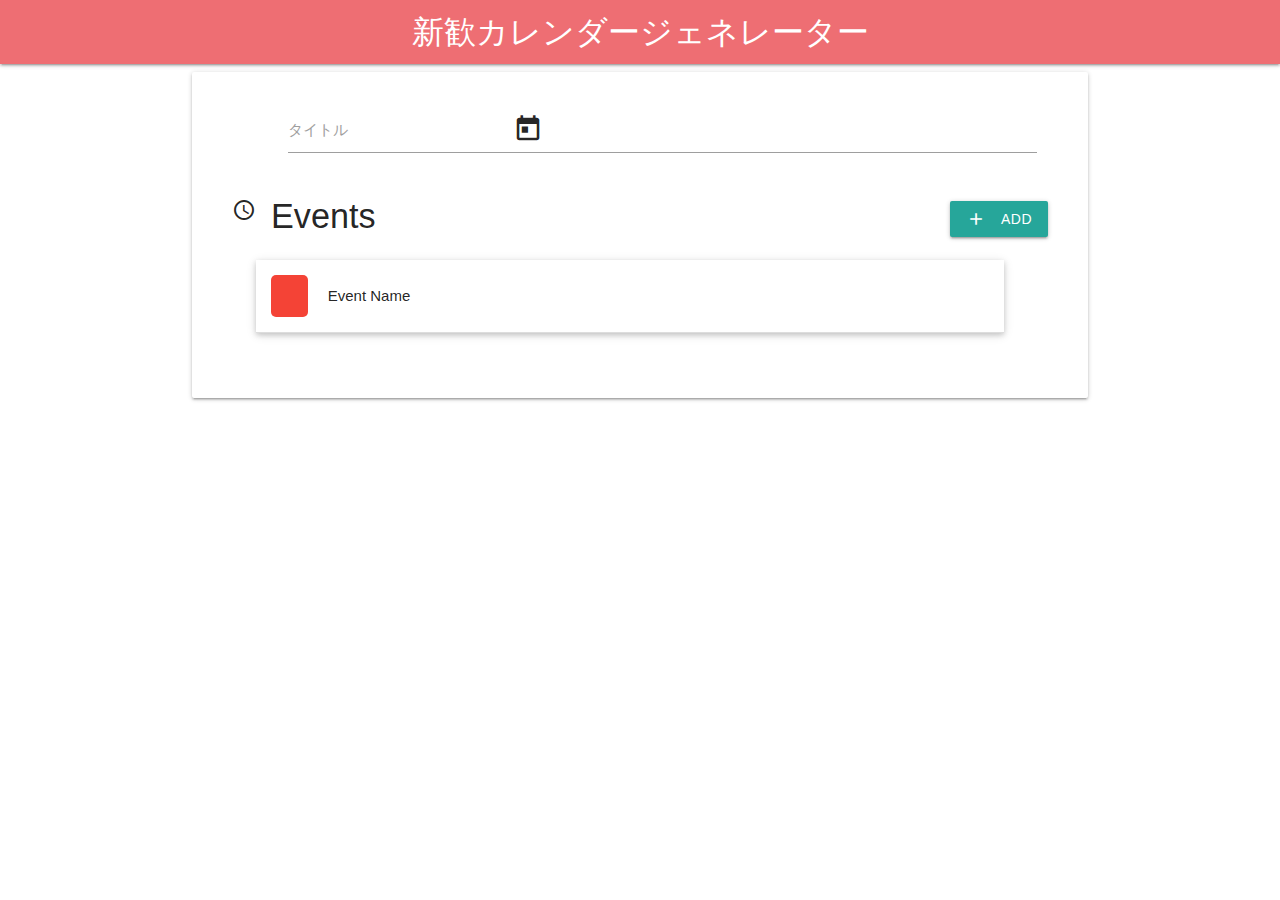
==== pages/index.html @ 6ba366c2 "Merge branch 'impl_index_html'" ====
<!DOCTYPE html>
<html lang="en">
<head>
    <meta charset="UTF-8">
    <title>新歓カレンダージェネレーター</title>
    <!-- Compiled and minified CSS -->
    <link rel="stylesheet" href="https://cdnjs.cloudflare.com/ajax/libs/materialize/1.0.0/css/materialize.min.css">
    <!-- Compiled and minified JavaScript -->
    <script src="https://cdnjs.cloudflare.com/ajax/libs/materialize/1.0.0/js/materialize.min.js"></script>
    <!-- material icons -->
    <link href="https://fonts.googleapis.com/icon?family=Material+Icons" rel="stylesheet">
    <link rel="stylesheet" href="./index.css">
    <script src="./index.js"></script>
</head>
<body>
    <nav>
        <div class="nav-wrapper">
            <a href="/" class="brand-logo center">新歓カレンダージェネレーター</a>
        </div>
    </nav>
    <main>
        <body>
            <div class="container">
                <div class="card" id="input-form">
                    <div class="row title">
                        <div class="col m12 input-field">
                            <i class="material-icons prefix">calendar_today</i>
                            <input id="calendar_title" type="text" class="validate">
                            <label for="calendar_title">タイトル</label>
                        </div>
                    </div>
                    <div class="row schedules">
                        <h4>
                            <span>Events</span>
                            <i class="material-icons left">schedule</i>
                            <span class="right">
                                    <a class="btn">add<i class="material-icons left">add</i></a>
                            </span>
                        </h4>                        
                        <ul class="collapsible expandable popout events">
                            <li>
                                <div class="collapsible-header valign-wrapper">
                                    <span class="circled" style="background-color: #F44336;"><span style="visibility: hidden;">10</span></span>
                                    <span class="title">Event Name</span>
                                </div>
                                <div class="row collapsible-body input-form">
                                    <div class="title col m12">
                                        <h5>
                                            <span>Event Title</span>
                                            <i class="material-icons left">title</i>
                                        </h5>        
                                        <div class="input-field">
                                            <input value="Event Name" class="event_title" placeholder="Event Title" type="text" class="validate" onkeypress="setTitle(this,event.keyCode);">
                                        </div>                
                                    </div>
                                    <div class="date col m12">
                                        <h5>
                                            <span>Date</span>
                                            <i class="material-icons left">date_range</i>
                                        </h5>
                                        <div class="calendars row">
                                            <div class="calendar col m12 l6" month="4">
                                                <div class="calendar-title row center-align">
                                                    <span class="date">
                                                        <span class="month">April</span>
                                                        <br>
                                                        <span class="year">2019</span>
                                                    </span>
                                                </div>
                                                <table class="calendar-body">
                                                    <thead>
                                                        <tr>
                                                            <th class="center-align red-text">Sun.</th>
                                                            <th class="center-align">Mon.</th>
                                                            <th class="center-align">Tue.</th>
                                                            <th class="center-align">Wed.</th>
                                                            <th class="center-align">Thu.</th>
                                                            <th class="center-align">Fri.</th>
                                                            <th class="center-align blue-text">Sat.</th>
                                                        </tr>
                                                    </thead>
                                                    <tbody>
                                                        <tr>
                                                            <td class="center-align red-text"></td>
                                                            <td onclick="selectDate(this)" class="center-align">
                                                                <span class="digit">1</span>
                                                            </td>
                                                            <td onclick="selectDate(this)" class="center-align">
                                                                <span class="digit">2</span>
                                                            </td>
                                                            <td onclick="selectDate(this)" class="center-align">
                                                                <span class="digit">3</span>
                                                            </td>
                                                            <td onclick="selectDate(this)" class="center-align">
                                                                <span class="digit">4</span>
                                                            </td>
                                                            <td onclick="selectDate(this)" class="center-align">
                                                                <span class="digit">5</span>
                                                            </td>
                                                            <td onclick="selectDate(this)" class="center-align blue-text">
                                                                <span class="digit">6</span>
                                                            </td>
                                                        </tr>
                                                        <tr>
                                                            <td onclick="selectDate(this)" class="center-align red-text">
                                                                <span class="digit">7</span>
                                                            </td>
                                                            <td onclick="selectDate(this)" class="center-align">
                                                                <span class="digit">8</span>
                                                            </td>
                                                            <td onclick="selectDate(this)" class="center-align">
                                                                <span class="digit">9</span>
                                                            </td>
                                                            <td onclick="selectDate(this)" class="center-align">
                                                                <span>10</span>
                                                            </td>
                                                            <td onclick="selectDate(this)" class="center-align">
                                                                <span>11</span>
                                                            </td>
                                                            <td onclick="selectDate(this)" class="center-align">
                                                                <span>12</span>
                                                            </td>
                                                            <td onclick="selectDate(this)" class="center-align blue-text">
                                                                <span>13</span>
                                                            </td>
                                                        </tr>
                                                        <tr>
                                                            <td onclick="selectDate(this)" class="center-align red-text">
                                                                <span>14</span>
                                                            </td>
                                                            <td onclick="selectDate(this)" class="center-align">
                                                                <span>15</span>
                                                            </td>
                                                            <td onclick="selectDate(this)" class="center-align">
                                                                <span>16</span>
                                                            </td>
                                                            <td onclick="selectDate(this)" class="center-align">
                                                                <span>17</span>
                                                            </td>
                                                            <td onclick="selectDate(this)" class="center-align">
                                                                <span>18</span>
                                                            </td>
                                                            <td onclick="selectDate(this)" class="center-align">
                                                                <span>19</span>
                                                            </td>
                                                            <td onclick="selectDate(this)" class="center-align blue-text">
                                                                <span>20</span>
                                                            </td>
                                                        </tr>
                                                        <tr>
                                                            <td onclick="selectDate(this)" class="center-align red-text">
                                                                <span>21</span>
                                                            </td>
                                                            <td onclick="selectDate(this)" class="center-align">
                                                                <span>22</span>
                                                            </td>
                                                            <td onclick="selectDate(this)" class="center-align">
                                                                <span>23</span>
                                                            </td>
                                                            <td onclick="selectDate(this)" class="center-align">
                                                                <span class="circled" event_index="1">24</span>
                                                            </td>
                                                            <td onclick="selectDate(this)" class="center-align">
                                                                <span>25</span>
                                                            </td>
                                                            <td onclick="selectDate(this)" class="center-align">
                                                                <span>26</span>
                                                            </td>
                                                            <td onclick="selectDate(this)" class="center-align blue-text">
                                                                <span>27</span>
                                                            </td>
                                                        </tr>
                                                        <tr>
                                                            <td onclick="selectDate(this)" class="center-align red-text">
                                                                <span>28</span>
                                                            </td>
                                                            <td onclick="selectDate(this)" class="center-align">
                                                                <span>29</span>
                                                            </td>
                                                            <td onclick="selectDate(this)" class="center-align">
                                                                <span>30</span>
                                                            </td>
                                                            <td class="center-align"></td>
                                                            <td class="center-align"></td>
                                                            <td class="center-align"></td>
                                                            <td class="center-align blue-text"></td>
                                                        </tr>
                                                    </tbody>
                                                </table>
                                            </div>
                                            <div class="calendar col m12 l6" month="5">
                                                <div class="calendar-title row center-align">
                                                    <span class="date">
                                                        <span class="month">May</span>
                                                        <br>
                                                        <span class="year">2019</span>
                                                    </span>
                                                </div>
                                                <table class="calendar-body">
                                                    <thead>
                                                        <tr>
                                                            <th class="center-align red-text">Sun.</th>
                                                            <th class="center-align">Mon.</th>
                                                            <th class="center-align">Tue.</th>
                                                            <th class="center-align">Wed.</th>
                                                            <th class="center-align">Thu.</th>
                                                            <th class="center-align">Fri.</th>
                                                            <th class="center-align blue-text">Sat.</th>
                                                        </tr>
                                                    </thead>
                                                    <tbody>
                                                        <tr>
                                                            <td onclick="selectDate(this)" class="center-align red-text"></td>
                                                            <td onclick="selectDate(this)" class="center-align"></td>
                                                            <td onclick="selectDate(this)" class="center-align"></td>
                                                            <td onclick="selectDate(this)" class="center-align">
                                                                <span class="digit">1</span>
                                                            </td>
                                                            <td onclick="selectDate(this)" class="center-align">
                                                                <span class="digit">2</span>
                                                            </td>
                                                            <td onclick="selectDate(this)" class="center-align">
                                                                <span class="digit">3</span>
                                                            </td>
                                                            <td onclick="selectDate(this)" class="center-align blue-text">
                                                                <span class="digit">4</span>
                                                            </td>
                                                        </tr>
                                                        <tr>
                                                            <td onclick="selectDate(this)" class="center-align red-text">
                                                                <span class="digit">5</span>
                                                            </td>
                                                            <td onclick="selectDate(this)" class="center-align">
                                                                <span class="digit">6</span>
                                                            </td>
                                                            <td onclick="selectDate(this)" class="center-align">
                                                                <span class="digit">7</span>
                                                            </td>
                                                            <td onclick="selectDate(this)" class="center-align">
                                                                <span class="digit">8</span>
                                                            </td>
                                                            <td onclick="selectDate(this)" class="center-align">
                                                                <span class="digit">9</span>
                                                            </td>
                                                            <td onclick="selectDate(this)" class="center-align">
                                                                <span>10</span>
                                                            </td>
                                                            <td onclick="selectDate(this)" class="center-align blue-text">
                                                                <span>11</span>
                                                            </td>
                                                        </tr>
                                                        <tr>
                                                            <td onclick="selectDate(this)" class="center-align red-text">
                                                                <span>12</span>
                                                            </td>
                                                            <td onclick="selectDate(this)" class="center-align">
                                                                <span class="circled" event_index="3">13</span>
                                                            </td>
                                                            <td onclick="selectDate(this)" class="center-align">
                                                                <span class="circled" event_index="3">14</span>
                                                            </td>
                                                            <td onclick="selectDate(this)" class="center-align">
                                                                <span>15</span>
                                                            </td>
                                                            <td onclick="selectDate(this)" class="center-align">
                                                                <span>16</span>
                                                            </td>
                                                            <td onclick="selectDate(this)" class="center-align">
                                                                <span>17</span>
                                                            </td>
                                                            <td onclick="selectDate(this)" class="center-align blue-text">
                                                                <span>18</span>
                                                            </td>
                                                        </tr>
                                                        <tr>
                                                            <td onclick="selectDate(this)" class="center-align red-text">
                                                                <span>19</span>
                                                            </td>
                                                            <td onclick="selectDate(this)" class="center-align">
                                                                <span class="circled" event_index="3">20</span>
                                                            </td>
                                                            <td onclick="selectDate(this)" class="center-align">
                                                                <span class="circled" event_index="3">21</span>
                                                            </td>
                                                            <td onclick="selectDate(this)" class="center-align">
                                                                <span>22</span>
                                                            </td>
                                                            <td onclick="selectDate(this)" class="center-align">
                                                                <span>23</span>
                                                            </td>
                                                            <td onclick="selectDate(this)" class="center-align">
                                                                <span>24</span>
                                                            </td>
                                                            <td onclick="selectDate(this)" class="center-align blue-text">
                                                                <span>25</span>
                                                            </td>
                                                        </tr>
                                                        <tr>
                                                            <td onclick="selectDate(this)" class="center-align red-text">
                                                                <span>26</span>
                                                            </td>
                                                            <td onclick="selectDate(this)" class="center-align">
                                                                <span class="circled" event_index="3">27</span>
                                                            </td>
                                                            <td onclick="selectDate(this)" class="center-align">
                                                                <span class="circled" event_index="3">28</span>
                                                            </td>
                                                            <td onclick="selectDate(this)" class="center-align">
                                                                <span>29</span>
                                                            </td>
                                                            <td onclick="selectDate(this)" class="center-align">
                                                                <span>30</span>
                                                            </td>
                                                            <td onclick="selectDate(this)" class="center-align">
                                                                <span>31</span>
                                                            </td>
                                                            <td onclick="selectDate(this)" class="center-align blue-text"></td>
                                                        </tr>
                                                    </tbody>
                                                </table>
                                            </div>
                                        </div>
                                    </div>
                                    <div class="style col m12">
                                        <h5>
                                            <span>Style</span>
                                            <i class="material-icons left">style</i>
                                        </h5>
                                        <div class="color">
                                            <h6>
                                                <span>Color</span>
                                                <i class="material-icons left">palette</i>
                                            </h6>
                                            <div class="color-picker row">
                                                <div onclick="selectColor(this);" class="valign-wrapper center-align col s4 m3 l2 red white-text selected"><i class="material-icons">done</i>selected</div>
                                                <div onclick="selectColor(this);" class="valign-wrapper center-align col s4 m3 l2 pink white-text"></div>
                                                <div onclick="selectColor(this);" class="valign-wrapper center-align col s4 m3 l2 purple white-text"></div>
                                                <div onclick="selectColor(this);" class="valign-wrapper center-align col s4 m3 l2 deep-purple white-text"></div>
                                                <div onclick="selectColor(this);" class="valign-wrapper center-align col s4 m3 l2 indigo white-text"></div>
                                                <div onclick="selectColor(this);" class="valign-wrapper center-align col s4 m3 l2 blue white-text"></div>
                                                <div onclick="selectColor(this);" class="valign-wrapper center-align col s4 m3 l2 light-blue white-text"></div>
                                                <div onclick="selectColor(this);" class="valign-wrapper center-align col s4 m3 l2 cyan white-text"></div>
                                                <div onclick="selectColor(this);" class="valign-wrapper center-align col s4 m3 l2 teal white-text"></div>
                                                <div onclick="selectColor(this);" class="valign-wrapper center-align col s4 m3 l2 green white-text"></div>
                                                <div onclick="selectColor(this);" class="valign-wrapper center-align col s4 m3 l2 light-green white-text"></div>
                                                <div onclick="selectColor(this);" class="valign-wrapper center-align col s4 m3 l2 yellow white-text"></div>
                                                <div onclick="selectColor(this);" class="valign-wrapper center-align col s4 m3 l2 amber white-text"></div>
                                                <div onclick="selectColor(this);" class="valign-wrapper center-align col s4 m3 l2 orange white-text"></div>
                                                <div onclick="selectColor(this);" class="valign-wrapper center-align col s4 m3 l2 deep-orange white-text"></div>
                                                <div onclick="selectColor(this);" class="valign-wrapper center-align col s4 m3 l2 brown white-text"></div>
                                                <div onclick="selectColor(this);" class="valign-wrapper center-align col s4 m3 l2 grey white-text"></div>
                                                <div onclick="selectColor(this);" class="valign-wrapper center-align col s4 m3 l2 blue-grey white-text"></div>
                                            </div>
                                        </div>
                                        <div class="shadow">
                                            <h6>
                                                <span>Shadow</span>
                                                <i class="material-icons left">layers</i>
                                            </h6>
                                            <div class="shadow_checkbox">
                                                <label>
                                                    <input type="checkbox"/>
                                                    <span onclick="shadowOnOff(this);">apply shadow effect</span>
                                                </label>
                                            </div>
                                        </div>
                                    </div>
                    
                                    <div class="right buttons">
                                        <a class="btn red delete">
                                            <span>delete</span>
                                            <i class="material-icons left">delete</i>
                                        </a>
                                    </div>
                                </div>
                            </li>
                        </ul>
                    </div>
                </div>        
            </div>
        </body>
    </main>
</body>
</html>
---- pages/index.css ----
#input-form {
  padding: 20px 40px;
}

.events {
  padding: 10px 20px;
}

.events .collapsible-body {
  padding: 20px;
  padding-bottom: 50px;
}

.events .collapsible-header .title {
  padding-left: 20px;
}

.calendar.card {
  padding: 0;
}

.calendar-title {
  width: 100%;
  background: #ee6e73;
  padding: 20px 0;
}

.calendar-title.row {
  margin: 0;
}

.calendar-title i {
  font-size: 80px;
  color: #e0e0e0;
}

.calendar-title .begin {
  position: relative;
  left: 0;
}

.calendar-title .end {
  position: relative;
  right: 0;
}

.calendar-title .date {
  /* padding: 10px 0; */
  color: white;
}

.calendar-title .date .month {
  font-size: 35px;
}

.calendar-body {
  padding: 10px;
}

.calendar-body tbody tr td span{
  cursor: pointer;
}

.circled {
  padding: 10px;
  border-radius: 5px;
}

.circled.digit {
  padding-right: 14px;
  padding-left: 14px;
}

td.selected > .circled {
  color: white;
  background-color: #4db6ac;
}

.style > .color, .style > .shadow {
  padding: 10px;
  padding-left: 20px;
}

.color-picker.row {
  margin-left: 20px;
  margin-top: 20px;
}

.color-picker.row .col {
  height: 40px;
  margin: 2px;
}

.shadow_checkbox {
  margin-left: 20px;
}
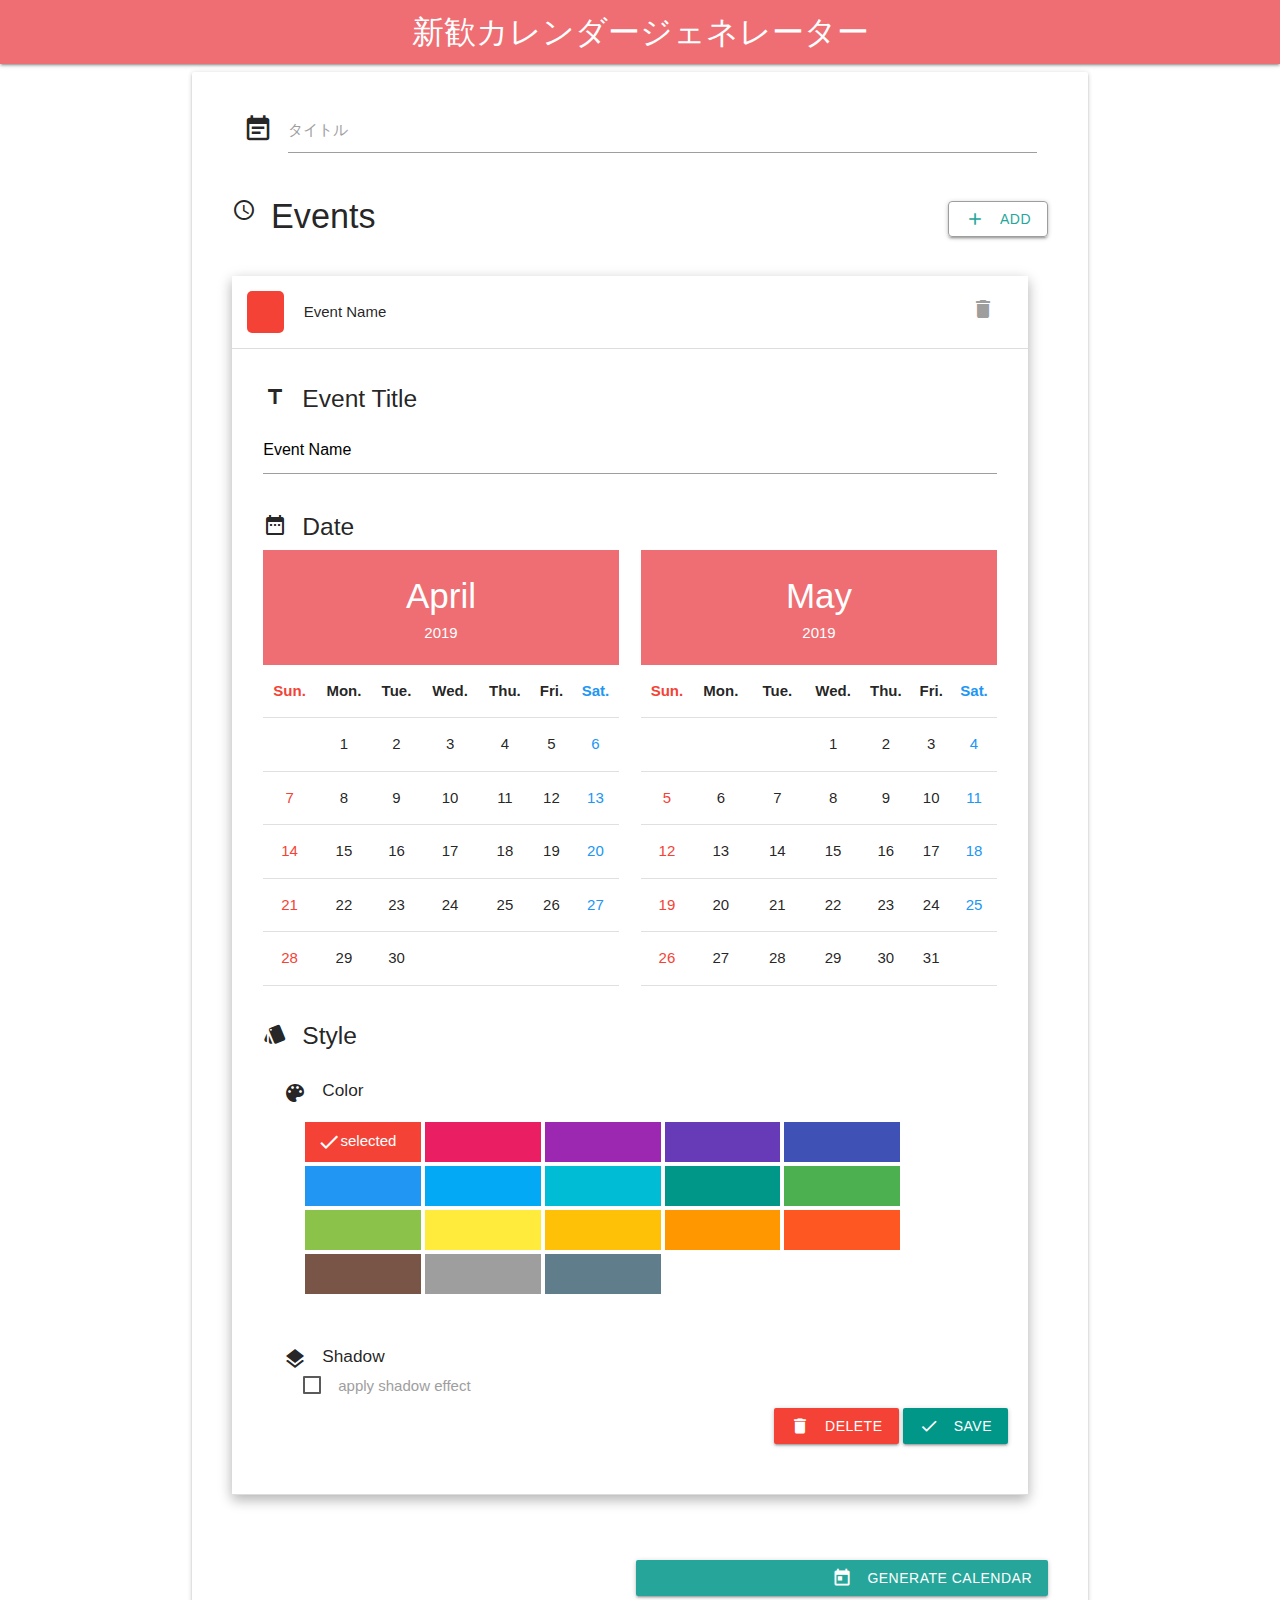
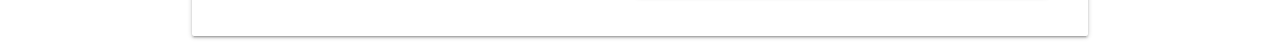
==== commit 47a043b4: "動作" ====
--- a/pages/index.html
+++ b/pages/index.html
@@ -24,7 +24,7 @@
                 <div class="card" id="input-form">
                     <div class="row title">
                         <div class="col m12 input-field">
-                            <i class="material-icons prefix">calendar_today</i>
+                            <i class="material-icons prefix">event_note</i>
                             <input id="calendar_title" type="text" class="validate">
                             <label for="calendar_title">タイトル</label>
                         </div>
@@ -34,7 +34,7 @@
                             <span>Events</span>
                             <i class="material-icons left">schedule</i>
                             <span class="right">
-                                    <a class="btn">add<i class="material-icons left">add</i></a>
+                                    <a class="btn btn-outlined" onclick="addEvent()">add<i class="material-icons left">add</i></a>
                             </span>
                         </h4>                        
                         <ul class="collapsible expandable popout events">
@@ -42,6 +42,9 @@
                                 <div class="collapsible-header valign-wrapper">
                                     <span class="circled" style="background-color: #F44336;"><span style="visibility: hidden;">10</span></span>
                                     <span class="title">Event Name</span>
+                                    <span class="secondary-content">
+                                        <i class="material-icons delete" onclick="deleteEvent(this); event.stopPropagation();">delete</i>
+                                    </span>
                                 </div>
                                 <div class="row collapsible-body input-form">
                                     <div class="title col m12">
@@ -365,16 +368,25 @@
                                             </div>
                                         </div>
                                     </div>
-                    
                                     <div class="right buttons">
-                                        <a class="btn red delete">
+                                        <a class="btn red delete" onclick="deleteEvent(this)">
                                             <span>delete</span>
                                             <i class="material-icons left">delete</i>
                                         </a>
+                                        <a class="btn teal save" onclick="closeCollapsible(this)">
+                                            <span>save</span>
+                                            <i class="material-icons left">done</i>
+                                        </a>    
                                     </div>
                                 </div>
                             </li>
                         </ul>
+                    </div>
+                    <div class="row buttons">
+                        <a class="btn right" onclick="submit()">
+                            <span>Generate calendar</span>
+                            <i class="material-icons left">calendar_today</i>
+                        </a>
                     </div>
                 </div>        
             </div>
--- a/pages/index.css
+++ b/pages/index.css
@@ -1,3 +1,51 @@
+.btn-outlined {
+  color: #26a69a;
+  display: inline-flex;
+  background-color: transparent;
+  align-items: center;
+  justify-content: center;
+  text-align: center;
+  vertical-align: middle;
+
+  border-radius: 4px;
+  border-style: solid;
+  border-width: 1px;
+  border-image-outset: 0px;
+  border-image-outset: 0px;
+  border-image-repeat: stretch;
+  border-image-slice: 100%;
+  border-image-source: none;
+  border-image-width: 1;
+  border-color: #9e9e9e;
+
+  font-size: 14px;
+
+  height: 36px;
+  line-height: 36px;
+
+  outline-style: none;
+  outline-width: 0px;
+  padding-left: 16px;
+  padding-right: 16px;
+
+  text-transform: uppercase;
+
+  transition-delay: 0s;
+  transition-duration: 0.2s;
+  transition-property: background-color;
+  transition-timing-function: ease;
+
+  cursor: pointer;
+}
+
+.btn-outlined:hover {
+  background-color: rgba(38, 166, 154, 0.1);
+}
+
+.btn-outlined i {
+  order: -1;
+}
+
 #input-form {
   padding: 20px 40px;
 }
@@ -13,6 +61,18 @@
 
 .events .collapsible-header .title {
   padding-left: 20px;
+}
+
+.events .collapsible-header .secondary-content {
+  margin-left: auto;
+}
+
+.events .collapsible-header .secondary-content i.delete {
+  color: #9e9e9e;
+}
+
+.events .collapsible-header .secondary-content i.delete:hover {
+  color: #f44336;
 }
 
 .calendar.card {
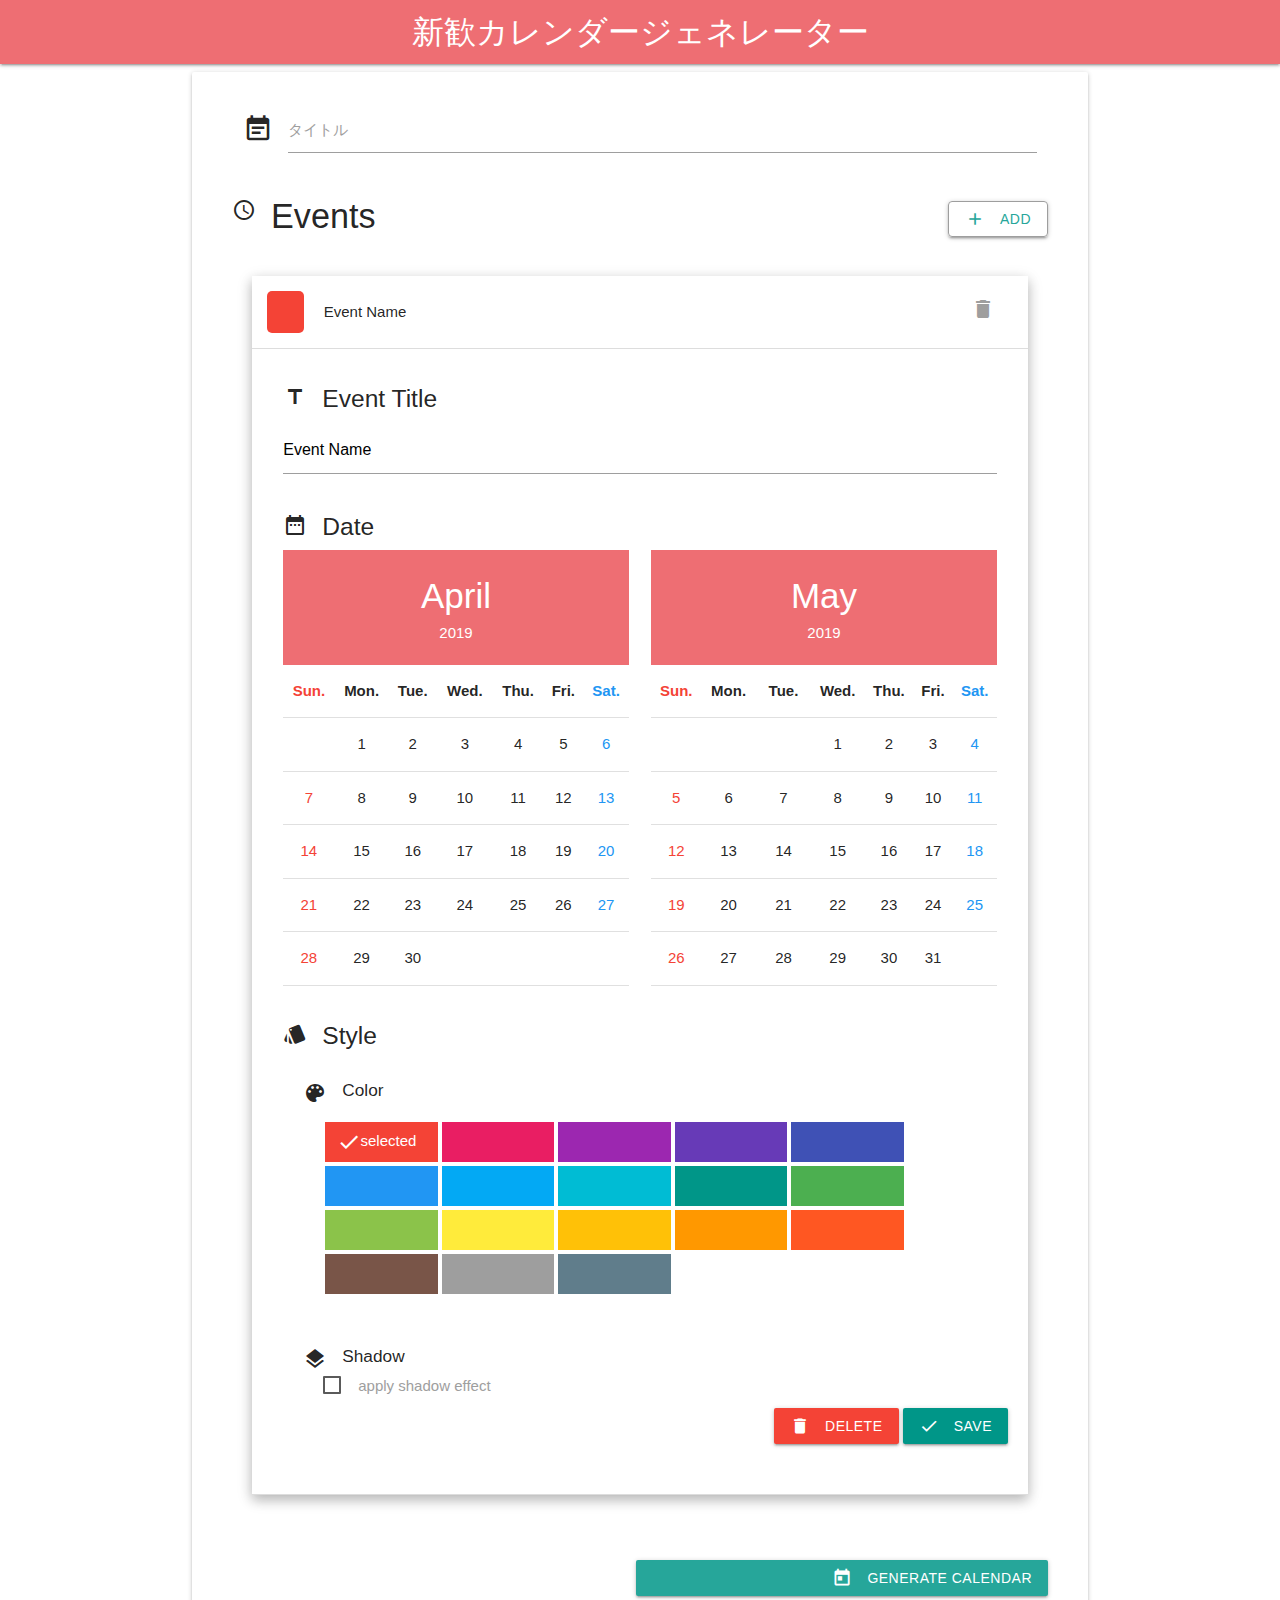
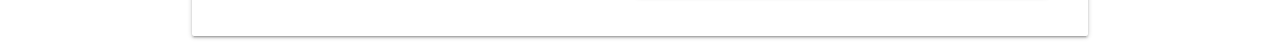
==== commit 559c2a47: "impl 出力したカレンダーをページ下部に表示" ====
--- a/pages/index.html
+++ b/pages/index.html
@@ -18,7 +18,7 @@
             <a href="/" class="brand-logo center">新歓カレンダージェネレーター</a>
         </div>
     </nav>
-    <main>
+    <main class="form">
         <body>
             <div class="container">
                 <div class="card" id="input-form">
@@ -392,5 +392,6 @@
             </div>
         </body>
     </main>
+    <div class="container canvases"></div>
 </body>
 </html>--- a/pages/index.css
+++ b/pages/index.css
@@ -50,107 +50,107 @@
   padding: 20px 40px;
 }
 
-.events {
+main.form .events {
   padding: 10px 20px;
 }
 
-.events .collapsible-body {
+main.form .events .collapsible-body {
   padding: 20px;
   padding-bottom: 50px;
 }
 
-.events .collapsible-header .title {
+main.form .events .collapsible-header .title {
   padding-left: 20px;
 }
 
-.events .collapsible-header .secondary-content {
+main.form .events .collapsible-header .secondary-content {
   margin-left: auto;
 }
 
-.events .collapsible-header .secondary-content i.delete {
+main.form .events .collapsible-header .secondary-content i.delete {
   color: #9e9e9e;
 }
 
-.events .collapsible-header .secondary-content i.delete:hover {
+main.form .events .collapsible-header .secondary-content i.delete:hover {
   color: #f44336;
 }
 
-.calendar.card {
+main.form .calendar.card {
   padding: 0;
 }
 
-.calendar-title {
+main.form .calendar-title {
   width: 100%;
   background: #ee6e73;
   padding: 20px 0;
 }
 
-.calendar-title.row {
+main.form .calendar-title.row {
   margin: 0;
 }
 
-.calendar-title i {
+main.form .calendar-title i {
   font-size: 80px;
   color: #e0e0e0;
 }
 
-.calendar-title .begin {
+main.form .calendar-title .begin {
   position: relative;
   left: 0;
 }
 
-.calendar-title .end {
+main.form .calendar-title .end {
   position: relative;
   right: 0;
 }
 
-.calendar-title .date {
+main.form .calendar-title .date {
   /* padding: 10px 0; */
   color: white;
 }
 
-.calendar-title .date .month {
+main.form .calendar-title .date .month {
   font-size: 35px;
 }
 
-.calendar-body {
+main.form .calendar-body {
   padding: 10px;
 }
 
-.calendar-body tbody tr td span{
+main.form .calendar-body tbody tr td span{
   cursor: pointer;
 }
 
-.circled {
+main.form .circled {
   padding: 10px;
   border-radius: 5px;
 }
 
-.circled.digit {
+main.form .circled.digit {
   padding-right: 14px;
   padding-left: 14px;
 }
 
-td.selected > .circled {
+main.form td.selected > .circled {
   color: white;
   background-color: #4db6ac;
 }
 
-.style > .color, .style > .shadow {
+main.form .style > .color, .style > .shadow {
   padding: 10px;
   padding-left: 20px;
 }
 
-.color-picker.row {
+main.form .color-picker.row {
   margin-left: 20px;
   margin-top: 20px;
 }
 
-.color-picker.row .col {
+main.form .color-picker.row .col {
   height: 40px;
   margin: 2px;
 }
 
-.shadow_checkbox {
+main.form .shadow_checkbox {
   margin-left: 20px;
 }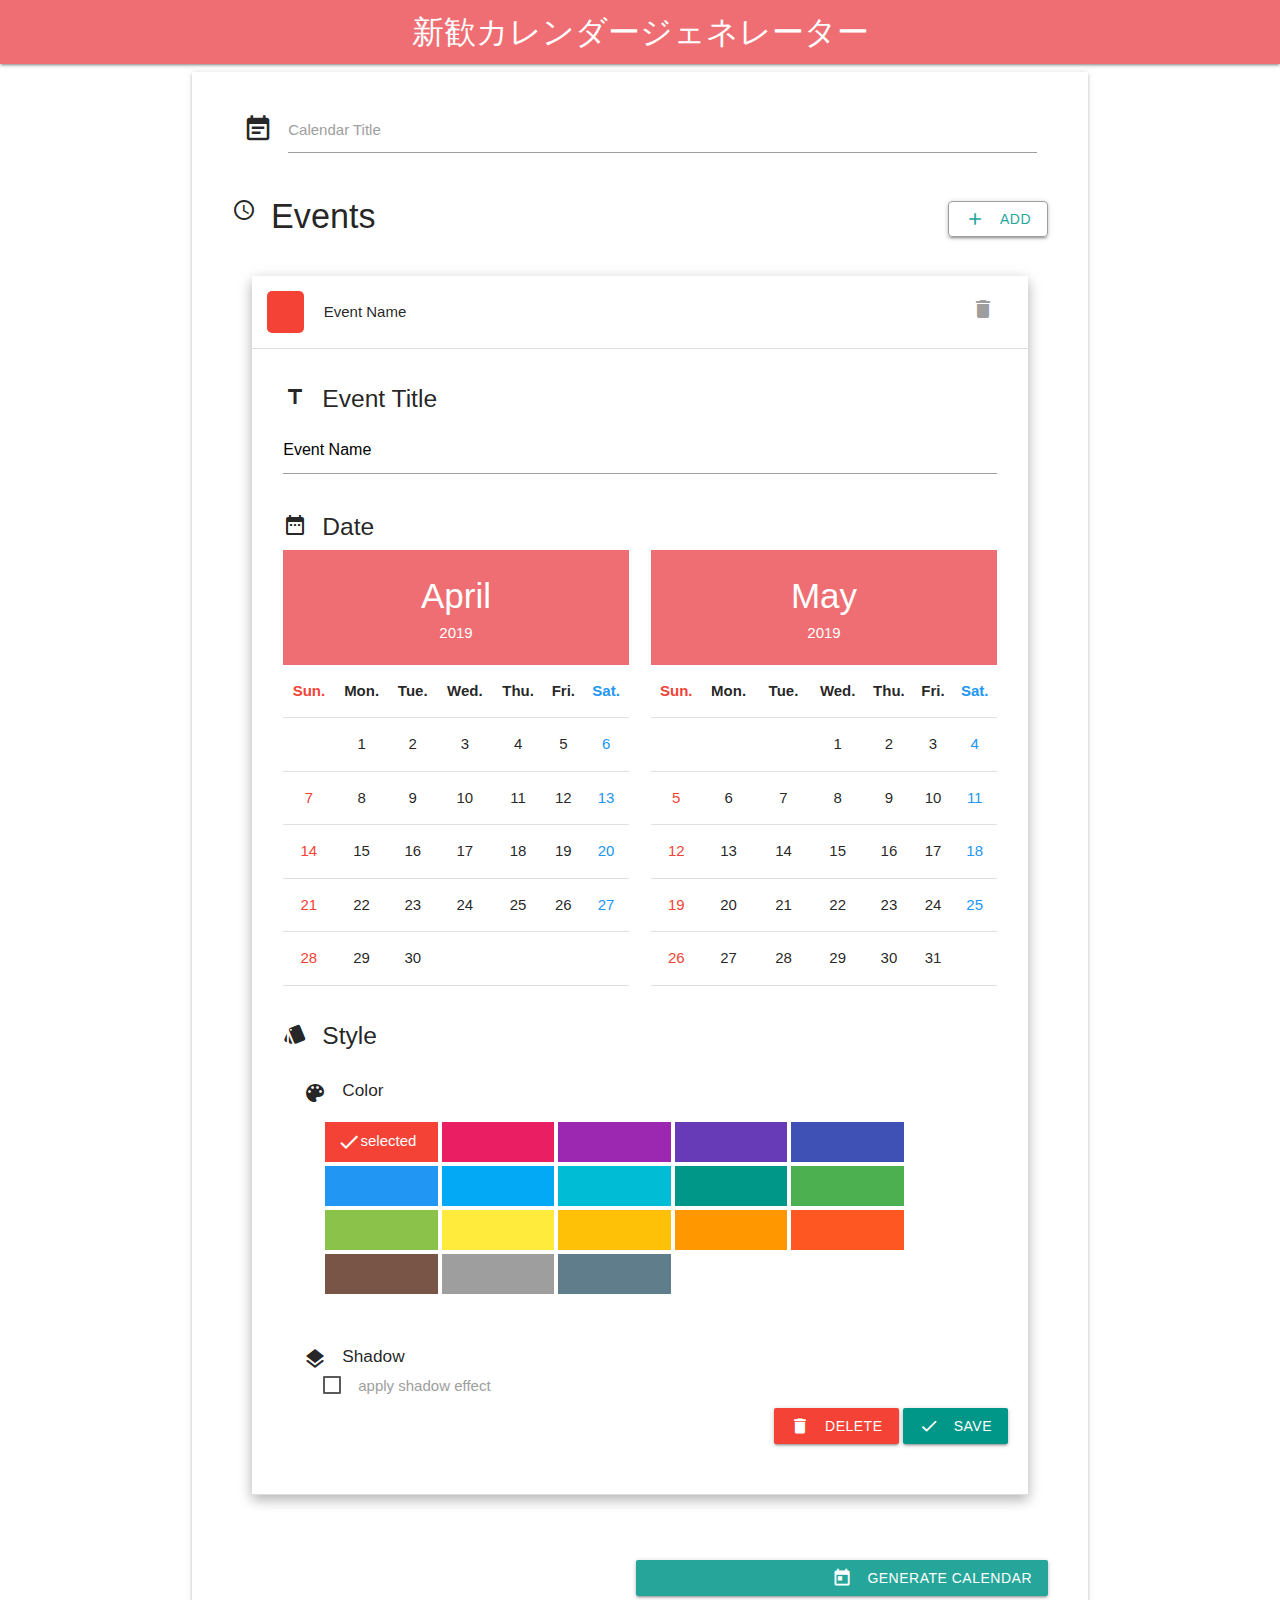
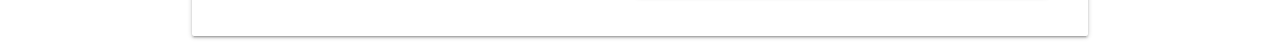
==== commit c7db2569: "fix navbarのタイトルが短くても改行してしまう問題" ====
--- a/pages/index.html
+++ b/pages/index.html
@@ -11,6 +11,7 @@
     <link href="https://fonts.googleapis.com/icon?family=Material+Icons" rel="stylesheet">
     <link rel="stylesheet" href="./index.css">
     <script src="./index.js"></script>
+    <script src="./html2canvas.min.js"></script>
 </head>
 <body>
     <nav>
@@ -26,7 +27,7 @@
                         <div class="col m12 input-field">
                             <i class="material-icons prefix">event_note</i>
                             <input id="calendar_title" type="text" class="validate">
-                            <label for="calendar_title">タイトル</label>
+                            <label for="calendar_title">Calendar Title</label>
                         </div>
                     </div>
                     <div class="row schedules">
@@ -393,5 +394,7 @@
         </body>
     </main>
     <div class="container canvases"></div>
+    <img id="canvas">
+    <a id="download_link"></a>
 </body>
 </html>--- a/pages/index.css
+++ b/pages/index.css
@@ -1,156 +1,164 @@
 .btn-outlined {
-  color: #26a69a;
-  display: inline-flex;
-  background-color: transparent;
-  align-items: center;
-  justify-content: center;
-  text-align: center;
-  vertical-align: middle;
+    color: #26a69a;
+    display: inline-flex;
+    background-color: transparent;
+    align-items: center;
+    justify-content: center;
+    text-align: center;
+    vertical-align: middle;
 
-  border-radius: 4px;
-  border-style: solid;
-  border-width: 1px;
-  border-image-outset: 0px;
-  border-image-outset: 0px;
-  border-image-repeat: stretch;
-  border-image-slice: 100%;
-  border-image-source: none;
-  border-image-width: 1;
-  border-color: #9e9e9e;
+    border-radius: 4px;
+    border-style: solid;
+    border-width: 1px;
+    border-image-outset: 0px;
+    border-image-outset: 0px;
+    border-image-repeat: stretch;
+    border-image-slice: 100%;
+    border-image-source: none;
+    border-image-width: 1;
+    border-color: #9e9e9e;
 
-  font-size: 14px;
+    font-size: 14px;
 
-  height: 36px;
-  line-height: 36px;
+    height: 36px;
+    line-height: 36px;
 
-  outline-style: none;
-  outline-width: 0px;
-  padding-left: 16px;
-  padding-right: 16px;
+    outline-style: none;
+    outline-width: 0px;
+    padding-left: 16px;
+    padding-right: 16px;
 
-  text-transform: uppercase;
+    text-transform: uppercase;
 
-  transition-delay: 0s;
-  transition-duration: 0.2s;
-  transition-property: background-color;
-  transition-timing-function: ease;
+    transition-delay: 0s;
+    transition-duration: 0.2s;
+    transition-property: background-color;
+    transition-timing-function: ease;
 
-  cursor: pointer;
+    cursor: pointer;
+}
+
+.canvas nav .nav-wrapper .title {
+    font-size: 2.1rem;
 }
 
 .btn-outlined:hover {
-  background-color: rgba(38, 166, 154, 0.1);
+    background-color: rgba(38, 166, 154, 0.1);
 }
 
 .btn-outlined i {
-  order: -1;
+    order: -1;
 }
 
 #input-form {
-  padding: 20px 40px;
+    padding: 20px 40px;
 }
 
 main.form .events {
-  padding: 10px 20px;
+    padding: 10px 20px;
 }
 
 main.form .events .collapsible-body {
-  padding: 20px;
-  padding-bottom: 50px;
+    padding: 20px;
+    padding-bottom: 50px;
 }
 
 main.form .events .collapsible-header .title {
-  padding-left: 20px;
+    padding-left: 20px;
 }
 
 main.form .events .collapsible-header .secondary-content {
-  margin-left: auto;
+    margin-left: auto;
 }
 
 main.form .events .collapsible-header .secondary-content i.delete {
-  color: #9e9e9e;
+    color: #9e9e9e;
 }
 
 main.form .events .collapsible-header .secondary-content i.delete:hover {
-  color: #f44336;
+    color: #f44336;
 }
 
 main.form .calendar.card {
-  padding: 0;
+    padding: 0;
 }
 
 main.form .calendar-title {
-  width: 100%;
-  background: #ee6e73;
-  padding: 20px 0;
+    width: 100%;
+    background: #ee6e73;
+    padding: 20px 0;
 }
 
 main.form .calendar-title.row {
-  margin: 0;
+    margin: 0;
 }
 
 main.form .calendar-title i {
-  font-size: 80px;
-  color: #e0e0e0;
+    font-size: 80px;
+    color: #e0e0e0;
 }
 
 main.form .calendar-title .begin {
-  position: relative;
-  left: 0;
+    position: relative;
+    left: 0;
 }
 
 main.form .calendar-title .end {
-  position: relative;
-  right: 0;
+    position: relative;
+    right: 0;
 }
 
 main.form .calendar-title .date {
-  /* padding: 10px 0; */
-  color: white;
+    /* padding: 10px 0; */
+    color: white;
 }
 
 main.form .calendar-title .date .month {
-  font-size: 35px;
+    font-size: 35px;
 }
 
 main.form .calendar-body {
-  padding: 10px;
+    padding: 10px;
 }
 
-main.form .calendar-body tbody tr td span{
-  cursor: pointer;
+main.form .calendar-body tbody tr td span {
+    cursor: pointer;
 }
 
 main.form .circled {
-  padding: 10px;
-  border-radius: 5px;
+    padding: 10px;
+    border-radius: 5px;
 }
 
 main.form .circled.digit {
-  padding-right: 14px;
-  padding-left: 14px;
+    padding-right: 14px;
+    padding-left: 14px;
 }
 
 main.form td.selected > .circled {
-  color: white;
-  background-color: #4db6ac;
+    color: white;
+    background-color: #4db6ac;
 }
 
 main.form .style > .color, .style > .shadow {
-  padding: 10px;
-  padding-left: 20px;
+    padding: 10px;
+    padding-left: 20px;
 }
 
 main.form .color-picker.row {
-  margin-left: 20px;
-  margin-top: 20px;
+    margin-left: 20px;
+    margin-top: 20px;
 }
 
 main.form .color-picker.row .col {
-  height: 40px;
-  margin: 2px;
+    height: 40px;
+    margin: 2px;
 }
 
 main.form .shadow_checkbox {
-  margin-left: 20px;
+    margin-left: 20px;
+}
+
+#canvas, #download_link {
+    display: none;
 }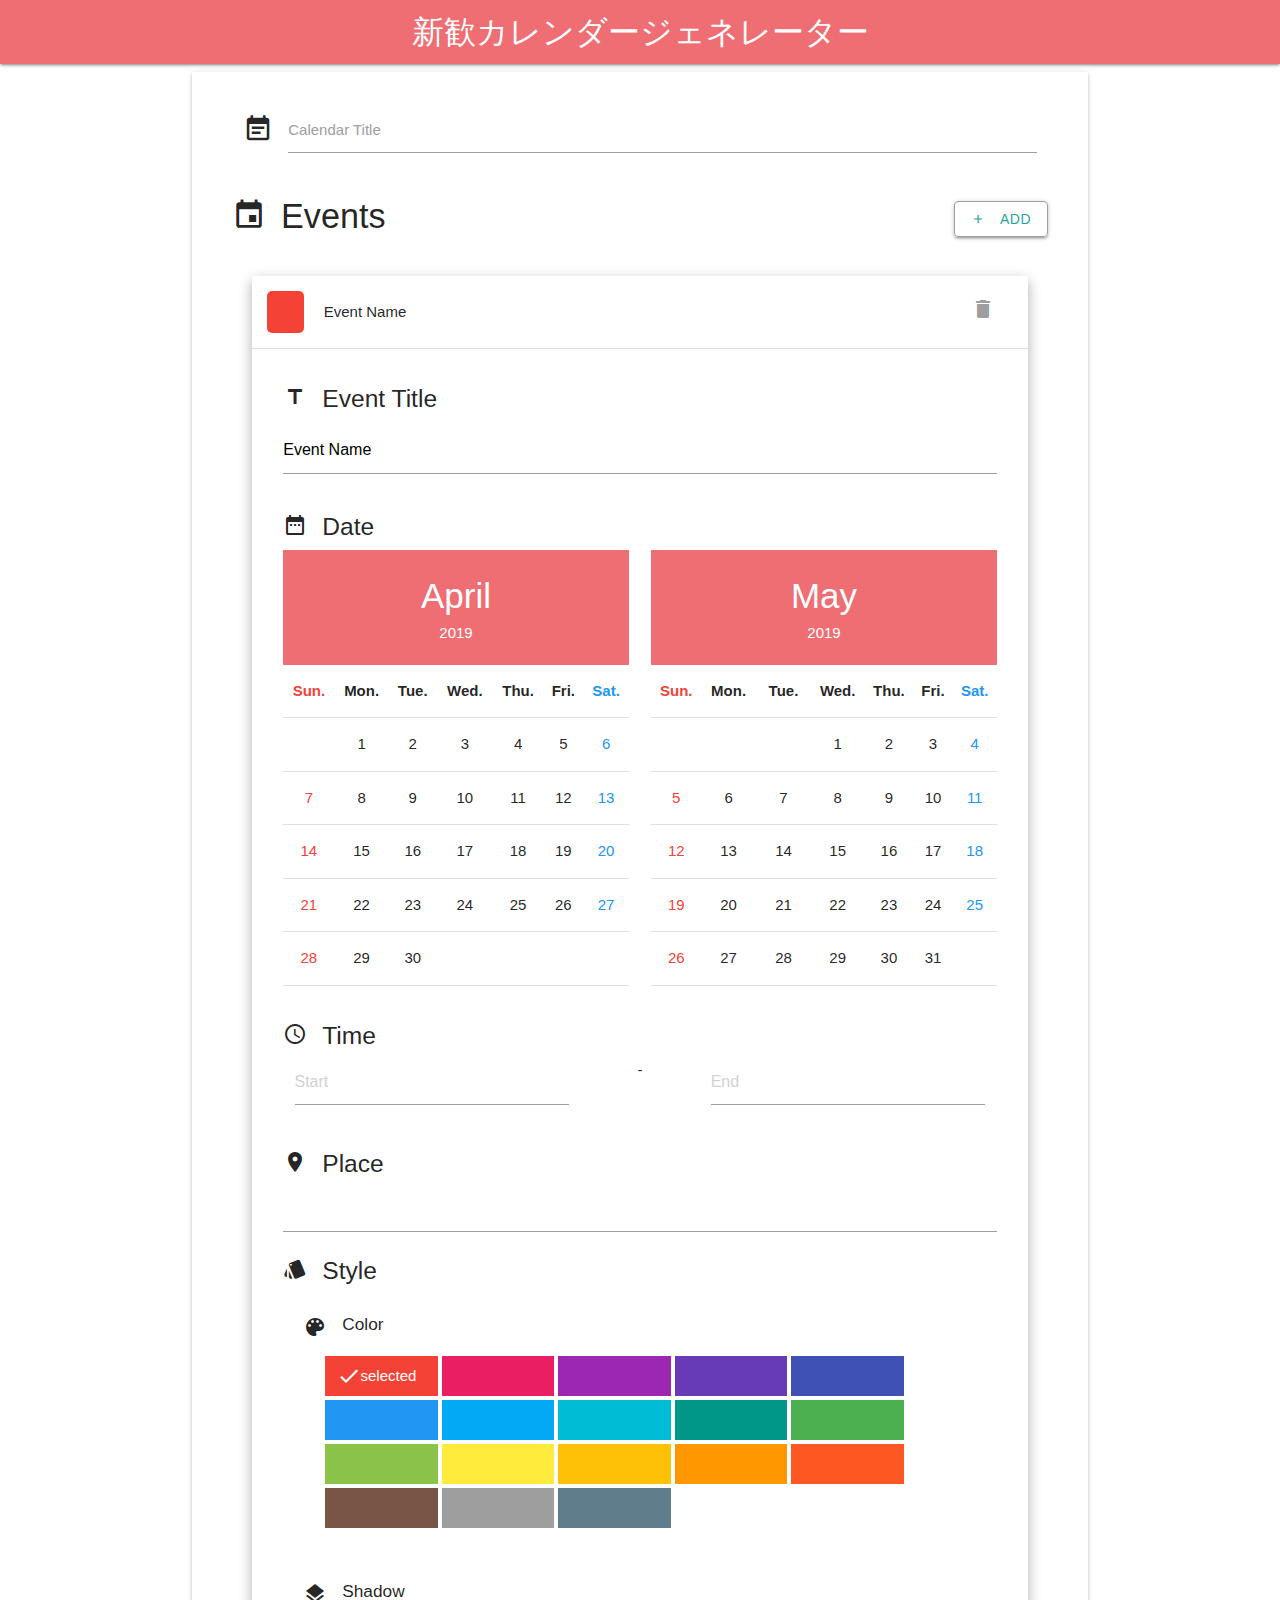
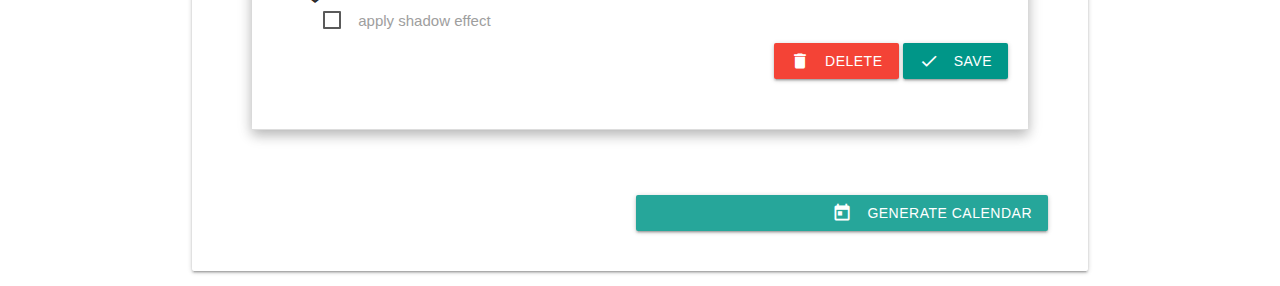
==== commit 27827934: "impl 場所と時間の登録・表示" ====
--- a/pages/index.html
+++ b/pages/index.html
@@ -33,9 +33,9 @@
                     <div class="row schedules">
                         <h4>
                             <span>Events</span>
-                            <i class="material-icons left">schedule</i>
+                            <i class="material-icons left">event</i>
                             <span class="right">
-                                    <a class="btn btn-outlined" onclick="addEvent()">add<i class="material-icons left">add</i></a>
+                                <a class="btn btn-outlined" onclick="addEvent()">add<i class="material-icons left">add</i></a>
                             </span>
                         </h4>                        
                         <ul class="collapsible expandable popout events">
@@ -324,6 +324,26 @@
                                                 </table>
                                             </div>
                                         </div>
+                                    </div>
+                                    <div class="time col m12 row">
+                                        <h5>
+                                            <span>Time</span>
+                                            <i class="material-icons left">schedule</i>
+                                        </h5>
+                                        <div class="col m5 start">
+                                            <input placeholder="Start" type="text" class="timepicker">
+                                        </div>
+                                        <div class="col m2 center-align"> - </div>
+                                        <div class="col m5 end">
+                                            <input placeholder="End" type="text" class="timepicker">
+                                        </div>
+                                    </div>
+                                    <div class="place col m12">
+                                        <h5>
+                                            <span>Place</span>
+                                            <i class="material-icons left">place</i>
+                                        </h5>
+                                        <input type="text">
                                     </div>
                                     <div class="style col m12">
                                         <h5>
--- a/pages/index.css
+++ b/pages/index.css
@@ -161,4 +161,24 @@
 
 #canvas, #download_link {
     display: none;
+}
+
+.calendars {
+    display: flex;
+}
+
+.calendar {
+    flex-grow: 1;
+}
+
+h4 i.material-icons {
+    font-size: inherit;
+}
+
+.border-none {
+    border: none !important;
+}
+
+.canvas table {
+    width: 95%;
 }